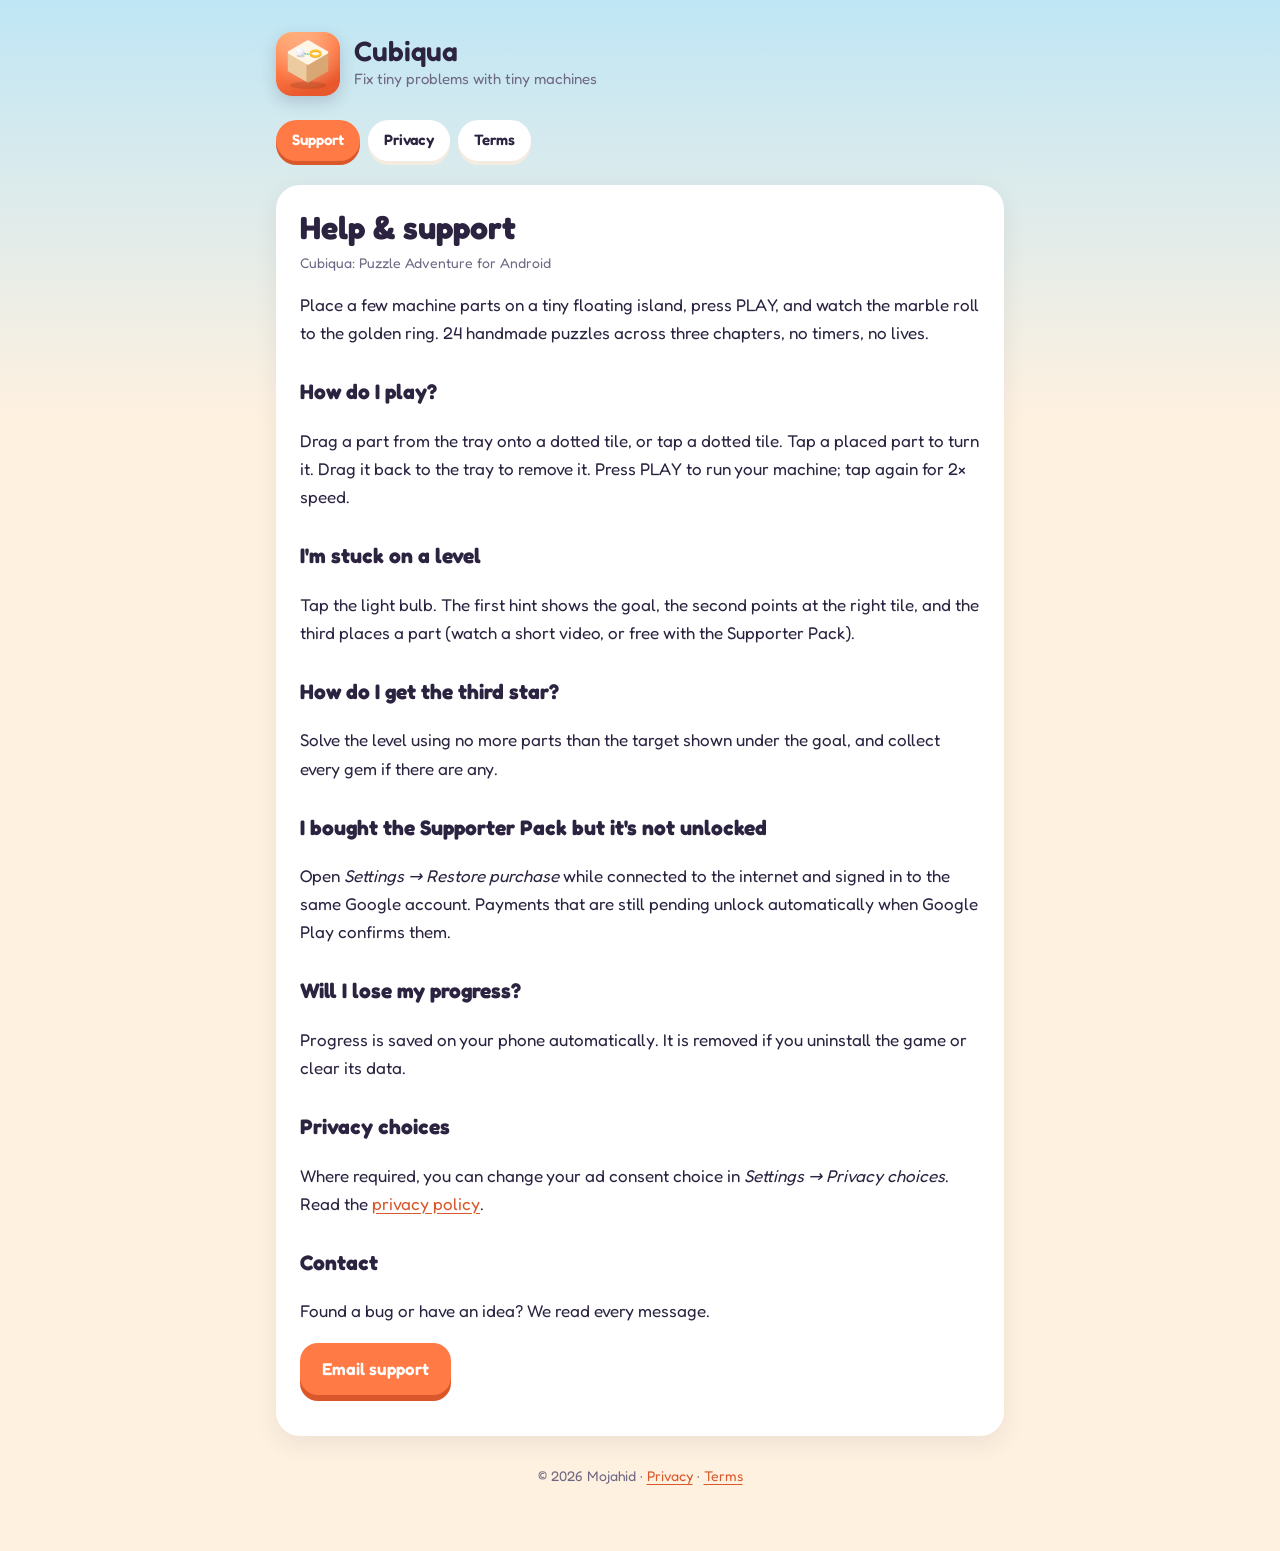
==== index.html @ ac2acf9a "Cubiqua support, privacy and terms pages" ====
<!doctype html>
<html lang="en">
<head>
<meta charset="utf-8">
<meta name="viewport" content="width=device-width, initial-scale=1">
<title>Cubiqua Support</title>
<meta name="description" content="Help and support for Cubiqua: Puzzle Adventure. Fix tiny problems with tiny machines.">
<link rel="icon" href="icon.png">
<link rel="preconnect" href="https://fonts.googleapis.com">
<link href="https://fonts.googleapis.com/css2?family=Fredoka:wght@400;600&display=swap" rel="stylesheet">
<link rel="stylesheet" href="style.css">
</head>
<body>
<div class="wrap">
  <header>
    <img src="icon.png" alt="Cubiqua app icon">
    <div><div class="name">Cubiqua</div><div class="tag">Fix tiny problems with tiny machines</div></div>
  </header>
  <nav>
    <a href="index.html" aria-current="page">Support</a>
    <a href="privacy.html">Privacy</a>
    <a href="terms.html">Terms</a>
  </nav>
  <main class="card">
    <h1>Help &amp; support</h1>
    <p class="meta">Cubiqua: Puzzle Adventure for Android</p>
    <p>Place a few machine parts on a tiny floating island, press PLAY, and watch the marble roll to the golden ring.
      24 handmade puzzles across three chapters, no timers, no lives.</p>

    <h2>How do I play?</h2>
    <p>Drag a part from the tray onto a dotted tile, or tap a dotted tile. Tap a placed part to turn it. Drag it back to
      the tray to remove it. Press PLAY to run your machine; tap again for 2× speed.</p>

    <h2>I'm stuck on a level</h2>
    <p>Tap the light bulb. The first hint shows the goal, the second points at the right tile, and the third places a
      part (watch a short video, or free with the Supporter Pack).</p>

    <h2>How do I get the third star?</h2>
    <p>Solve the level using no more parts than the target shown under the goal, and collect every gem if there are any.</p>

    <h2>I bought the Supporter Pack but it's not unlocked</h2>
    <p>Open <em>Settings → Restore purchase</em> while connected to the internet and signed in to the same Google account.
      Payments that are still pending unlock automatically when Google Play confirms them.</p>

    <h2>Will I lose my progress?</h2>
    <p>Progress is saved on your phone automatically. It is removed if you uninstall the game or clear its data.</p>

    <h2>Privacy choices</h2>
    <p>Where required, you can change your ad consent choice in <em>Settings → Privacy choices</em>. Read the
      <a href="privacy.html">privacy policy</a>.</p>

    <h2>Contact</h2>
    <p>Found a bug or have an idea? We read every message.</p>
    <p><a class="button" href="mailto:frontenddeveloper2612@gmail.com?subject=Cubiqua%20support">Email support</a></p>
  </main>
  <footer>© 2026 Mojahid · <a href="privacy.html">Privacy</a> · <a href="terms.html">Terms</a></footer>
</div>
</body>
</html>
---- style.css ----
:root {
  --sky: #bfe6f5; --cream: #fff1e0; --ink: #2b2340; --soft: #6f6884;
  --card: #ffffff; --orange: #ff7a45; --lip: #d9572a; --teal: #22c3a6;
  --line: #f4ece0;
}
@media (prefers-color-scheme: dark) {
  :root:not([data-theme="light"]) {
    --sky: #1d2a3a; --cream: #171320; --ink: #f4f1fa; --soft: #b9b2c6;
    --card: #231d30; --line: #322a42;
  }
}
* { box-sizing: border-box; }
html { -webkit-text-size-adjust: 100%; }
body {
  margin: 0; color: var(--ink);
  background: linear-gradient(180deg, var(--sky), var(--cream) 420px) fixed, var(--cream);
  font: 17px/1.65 "Fredoka", system-ui, -apple-system, "Segoe UI", Roboto, sans-serif;
}
a { color: var(--lip); text-underline-offset: 3px; }
.wrap { max-width: 760px; margin: 0 auto; padding: 32px 16px 64px; }
header { display: flex; align-items: center; gap: 14px; margin-bottom: 24px; }
header img { width: 64px; height: 64px; border-radius: 16px; box-shadow: 0 6px 16px rgba(43,35,64,.18); }
header .name { font-weight: 600; font-size: 28px; line-height: 1.1; }
header .tag { color: var(--soft); font-size: 15px; }
nav { display: flex; gap: 8px; flex-wrap: wrap; margin-bottom: 24px; }
nav a {
  text-decoration: none; color: var(--ink); background: var(--card); padding: 8px 16px;
  border-radius: 999px; box-shadow: 0 4px 0 var(--line); font-weight: 600; font-size: 15px;
}
nav a[aria-current="page"] { background: var(--orange); color: #fff; box-shadow: 0 4px 0 var(--lip); }
.card { background: var(--card); border-radius: 24px; padding: 24px; box-shadow: 0 8px 24px rgba(43,35,64,.08); }
h1 { font-size: 32px; line-height: 1.2; margin: 0 0 4px; }
h2 { font-size: 21px; margin: 28px 0 6px; }
.meta { color: var(--soft); font-size: 14px; margin: 0 0 16px; }
.summary { background: var(--line); border-radius: 16px; padding: 14px 18px; margin: 16px 0; }
table { width: 100%; border-collapse: collapse; font-size: 15px; margin: 8px 0; }
th, td { text-align: left; padding: 8px 6px; border-bottom: 2px solid var(--line); vertical-align: top; }
footer { color: var(--soft); font-size: 14px; text-align: center; margin-top: 28px; }
.button {
  display: inline-block; background: var(--orange); color: #fff; text-decoration: none;
  padding: 12px 22px; border-radius: 18px; box-shadow: 0 6px 0 var(--lip); font-weight: 600;
}
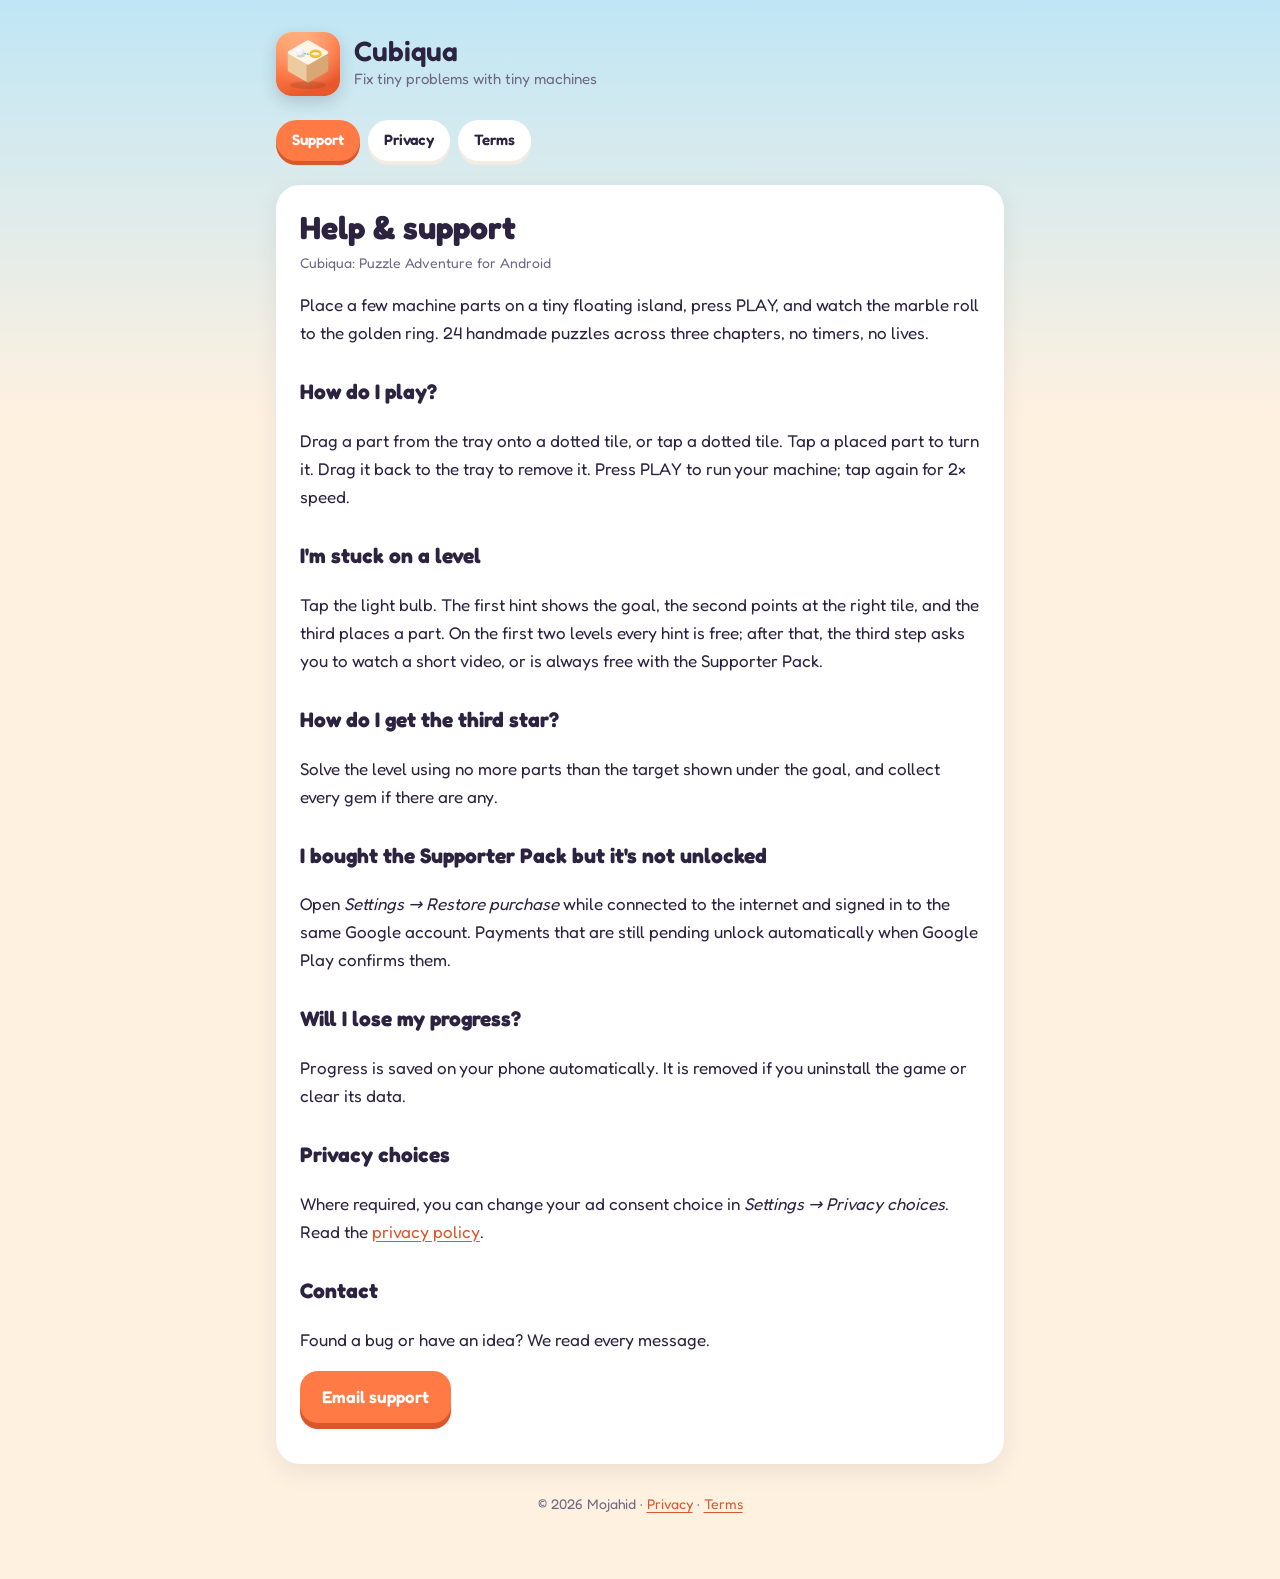
==== commit 571bc075: "Self-host font; clarify ad SDK, US privacy choices and website hosting" ====
--- a/index.html
+++ b/index.html
@@ -6,8 +6,6 @@
 <title>Cubiqua Support</title>
 <meta name="description" content="Help and support for Cubiqua: Puzzle Adventure. Fix tiny problems with tiny machines.">
 <link rel="icon" href="icon.png">
-<link rel="preconnect" href="https://fonts.googleapis.com">
-<link href="https://fonts.googleapis.com/css2?family=Fredoka:wght@400;600&display=swap" rel="stylesheet">
 <link rel="stylesheet" href="style.css">
 </head>
 <body>
@@ -33,7 +31,8 @@
 
     <h2>I'm stuck on a level</h2>
     <p>Tap the light bulb. The first hint shows the goal, the second points at the right tile, and the third places a
-      part (watch a short video, or free with the Supporter Pack).</p>
+      part. On the first two levels every hint is free; after that, the third step asks you to watch a short video,
+      or is always free with the Supporter Pack.</p>
 
     <h2>How do I get the third star?</h2>
     <p>Solve the level using no more parts than the target shown under the goal, and collect every gem if there are any.</p>
--- a/style.css
+++ b/style.css
@@ -1,3 +1,5 @@
+/* Fredoka is served from this site (SIL OFL 1.1, see Fredoka-OFL.txt): no third-party font requests. */
+@font-face { font-family: "Fredoka"; src: url("Fredoka.ttf") format("truetype"); font-weight: 300 700; font-display: swap; }
 :root {
   --sky: #bfe6f5; --cream: #fff1e0; --ink: #2b2340; --soft: #6f6884;
   --card: #ffffff; --orange: #ff7a45; --lip: #d9572a; --teal: #22c3a6;
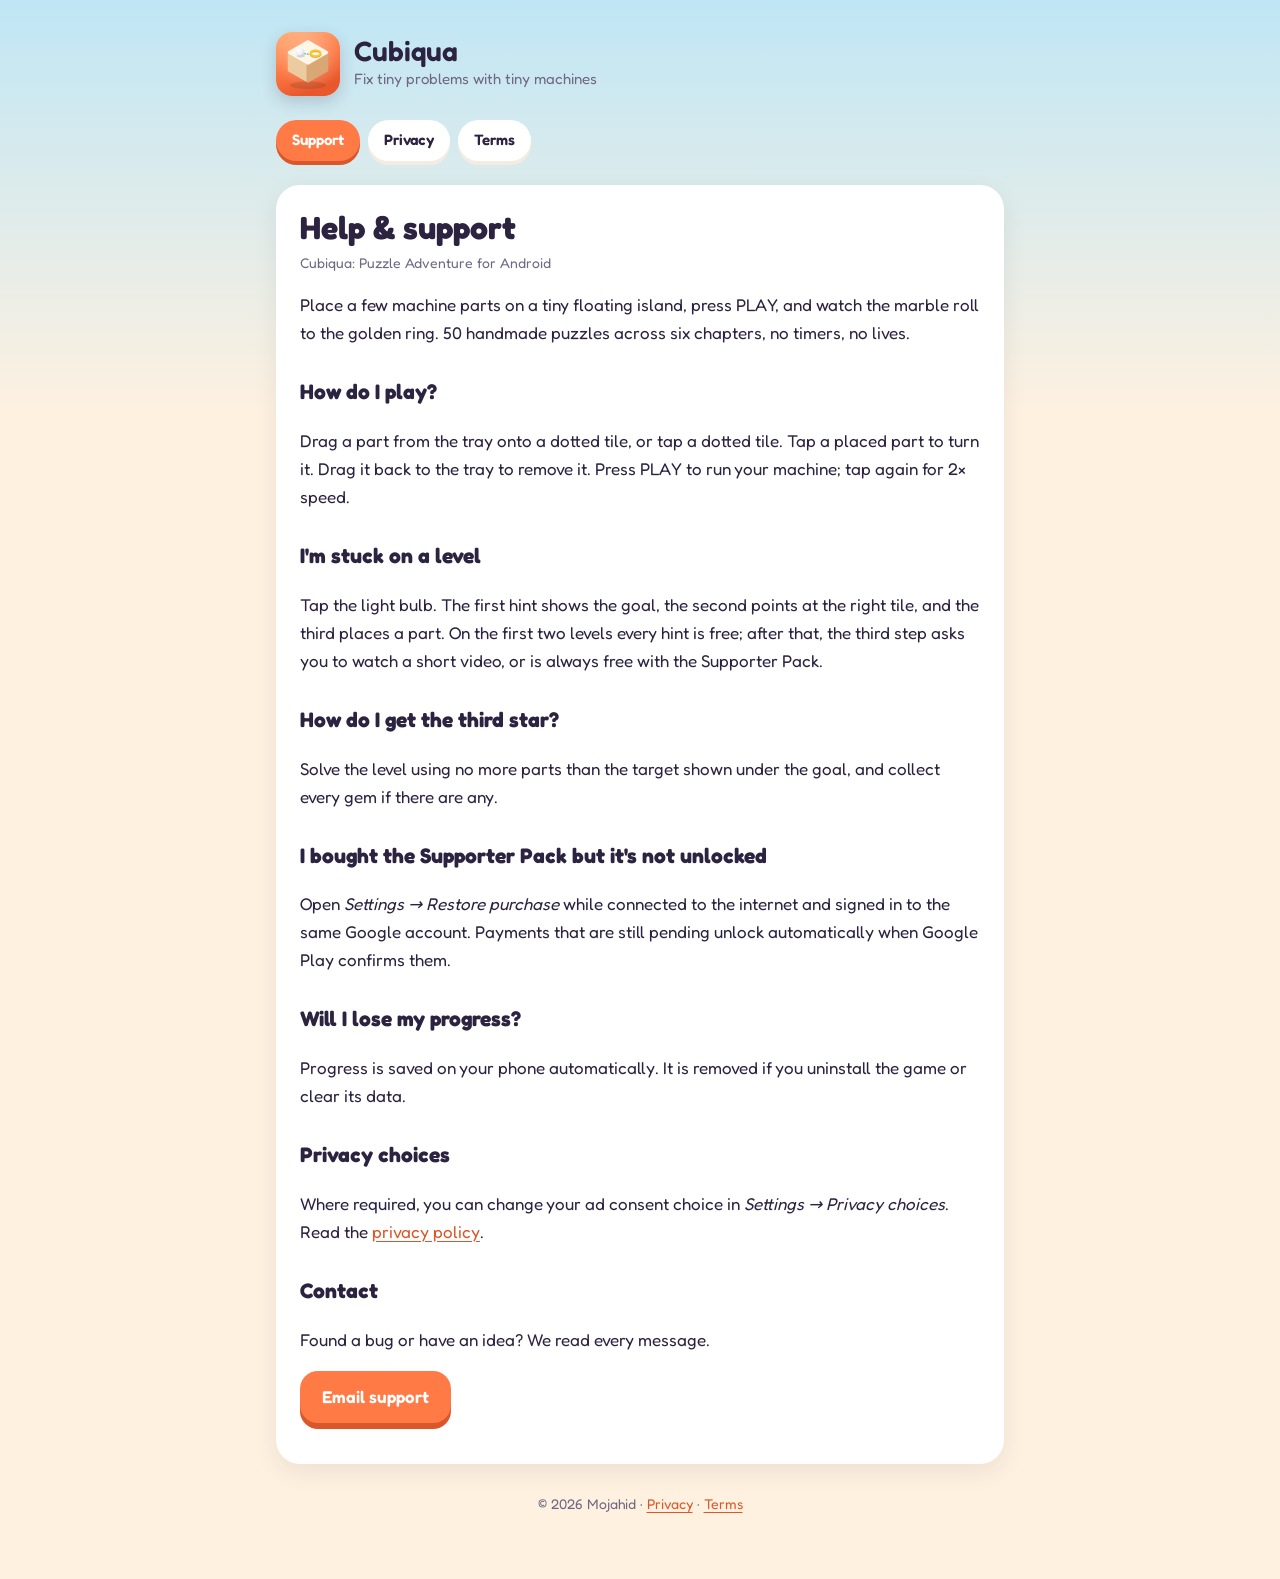
==== commit 3a5914a8: "50 puzzles across six chapters" ====
--- a/index.html
+++ b/index.html
@@ -23,7 +23,7 @@
     <h1>Help &amp; support</h1>
     <p class="meta">Cubiqua: Puzzle Adventure for Android</p>
     <p>Place a few machine parts on a tiny floating island, press PLAY, and watch the marble roll to the golden ring.
-      24 handmade puzzles across three chapters, no timers, no lives.</p>
+      50 handmade puzzles across six chapters, no timers, no lives.</p>
 
     <h2>How do I play?</h2>
     <p>Drag a part from the tray onto a dotted tile, or tap a dotted tile. Tap a placed part to turn it. Drag it back to
@@ -50,7 +50,7 @@
 
     <h2>Contact</h2>
     <p>Found a bug or have an idea? We read every message.</p>
-    <p><a class="button" href="mailto:frontenddeveloper2612@gmail.com?subject=Cubiqua%20support">Email support</a></p>
+    <p><a class="button" href="mailto:raofahmedmojahid@gmail.com?subject=Cubiqua%20support">Email support</a></p>
   </main>
   <footer>© 2026 Mojahid · <a href="privacy.html">Privacy</a> · <a href="terms.html">Terms</a></footer>
 </div>
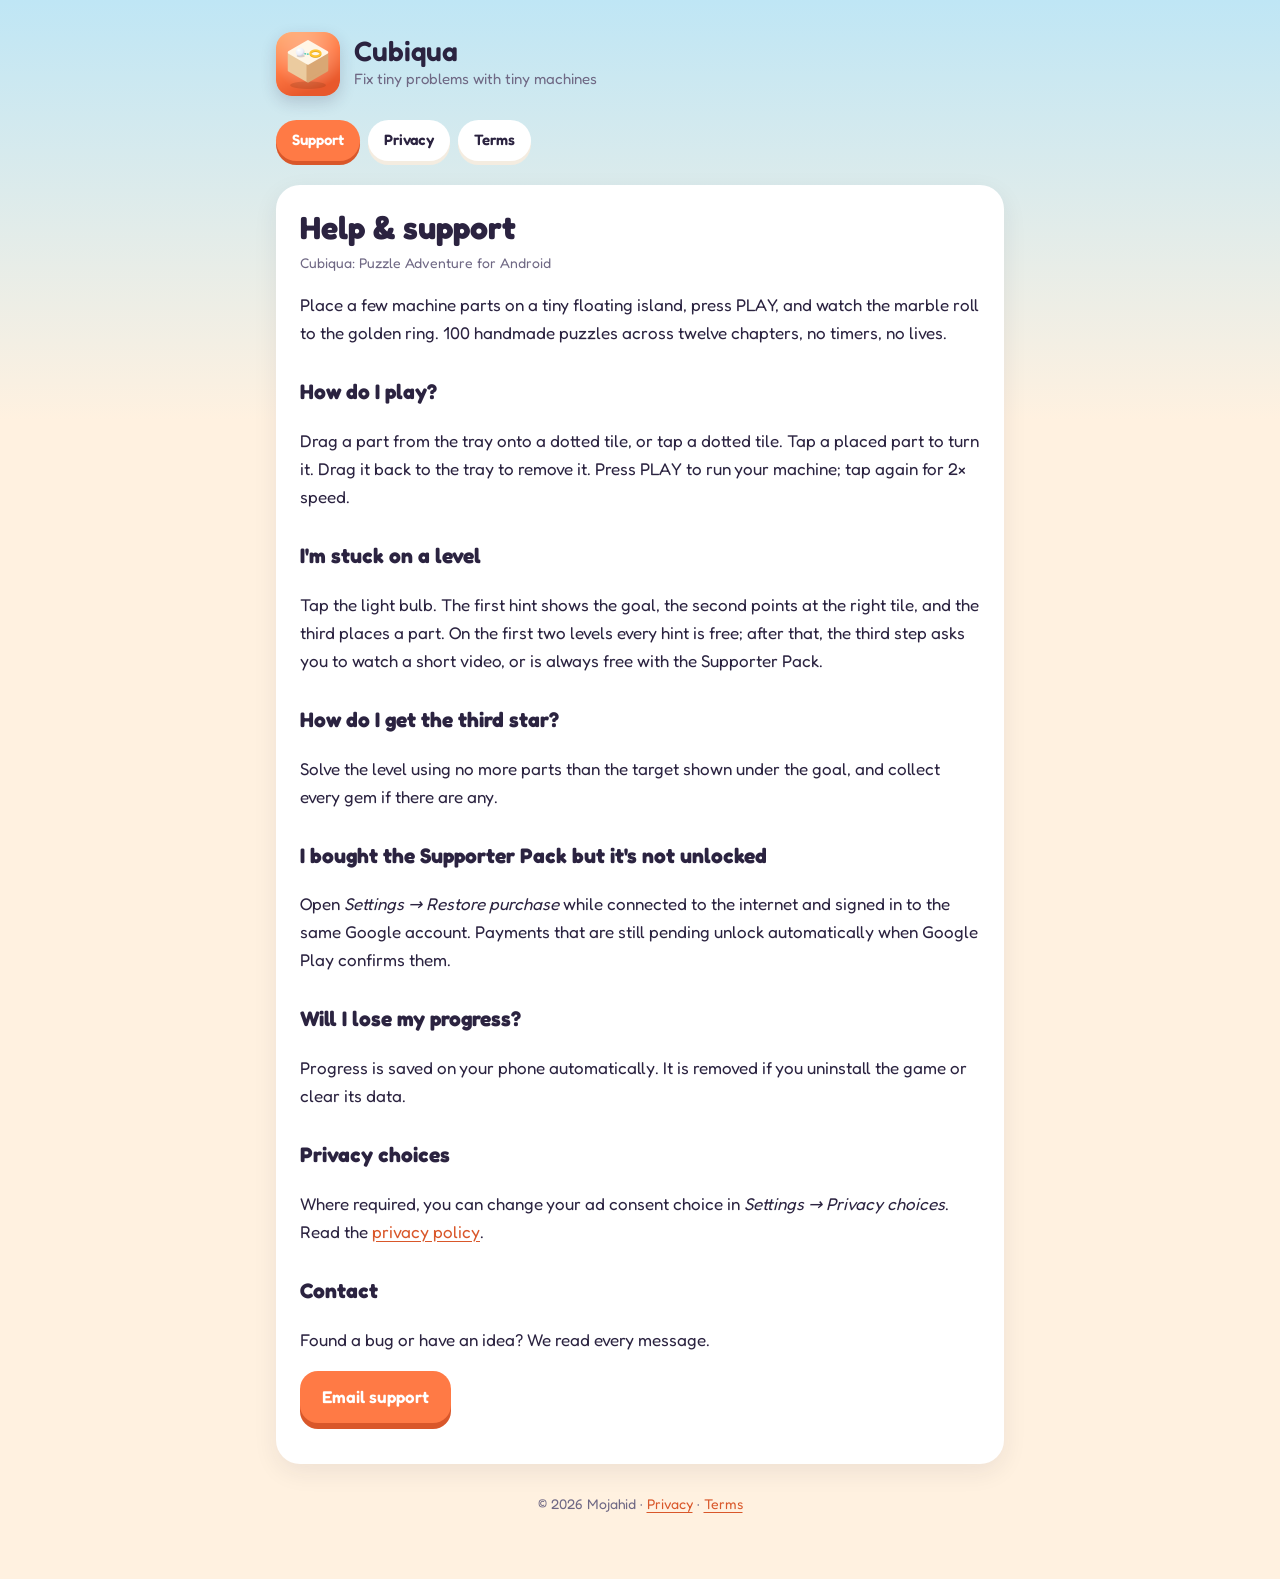
==== commit ee0eda8e: "100 puzzles across twelve chapters Co-Authored-By: Claude Opus 5.5 <noreply@anthropic.com>" ====
--- a/index.html
+++ b/index.html
@@ -23,7 +23,7 @@
     <h1>Help &amp; support</h1>
     <p class="meta">Cubiqua: Puzzle Adventure for Android</p>
     <p>Place a few machine parts on a tiny floating island, press PLAY, and watch the marble roll to the golden ring.
-      50 handmade puzzles across six chapters, no timers, no lives.</p>
+      100 handmade puzzles across twelve chapters, no timers, no lives.</p>
 
     <h2>How do I play?</h2>
     <p>Drag a part from the tray onto a dotted tile, or tap a dotted tile. Tap a placed part to turn it. Drag it back to
